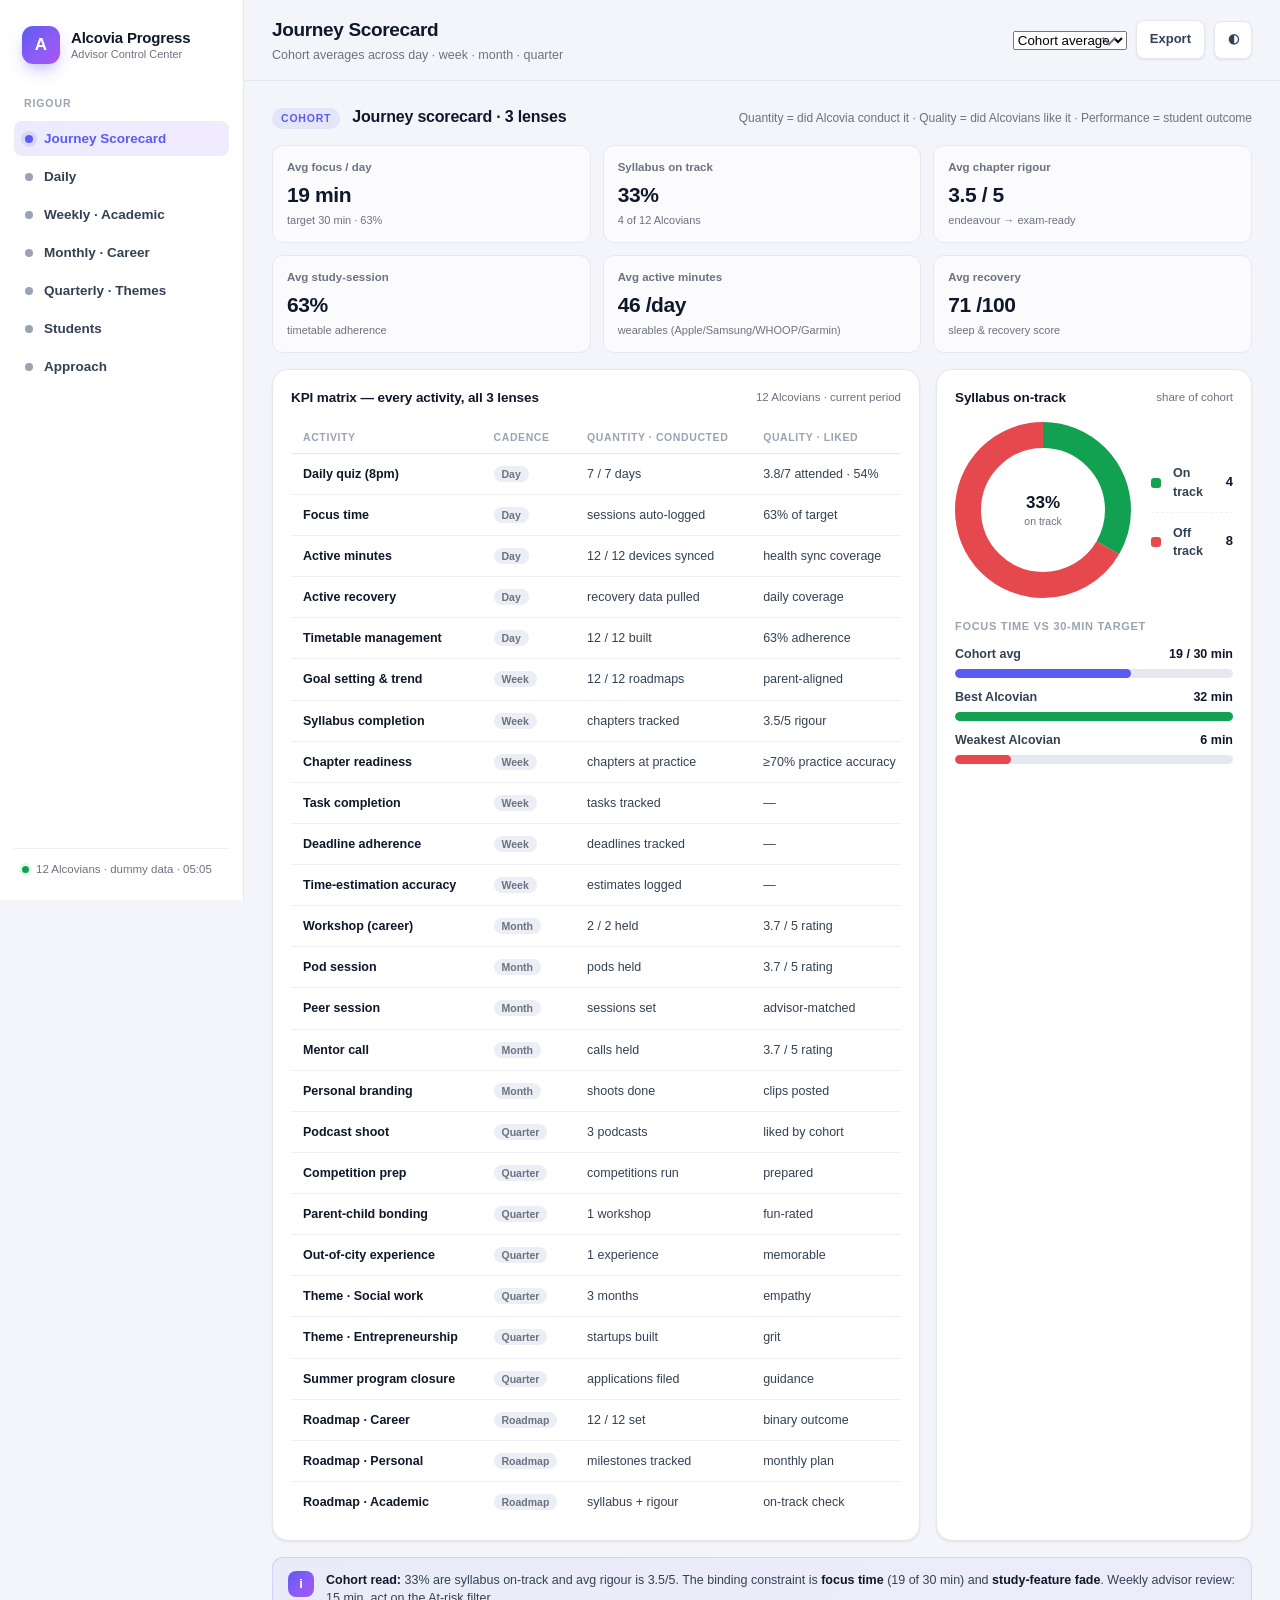
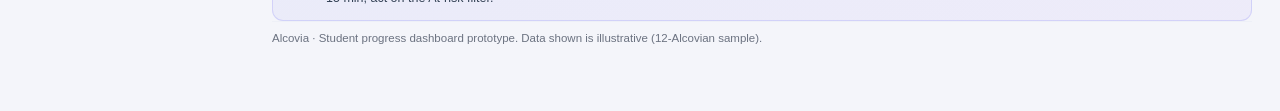
==== student-dashboard/index.html @ e90858fb "Alcovia: KPI framework doc + student progress dashboard + unified persona scorecard" ====
<!DOCTYPE html>
<html lang="en" data-theme="light">
<head>
  <meta charset="UTF-8" />
  <meta name="viewport" content="width=device-width, initial-scale=1.0" />
  <title>Alcovia · Student Progress Dashboard</title>
  <link rel="stylesheet" href="styles.css" />
</head>
<body>
  <div class="app">
    <!-- ============ SIDEBAR / TABS ============ -->
    <aside class="sidebar">
      <div class="brand">
        <div class="brand-mark">A</div>
        <div>
          <div class="brand-name">Alcovia Progress</div>
          <div class="brand-sub">Advisor Control Center</div>
        </div>
      </div>

      <div class="nav-label">Rigour</div>
      <nav class="nav" id="nav">
        <button class="navlink active" data-page="overview"><span class="dot"></span>Journey Scorecard</button>
        <button class="navlink" data-page="daily"><span class="dot"></span>Daily</button>
        <button class="navlink" data-page="weekly"><span class="dot"></span>Weekly · Academic</button>
        <button class="navlink" data-page="monthly"><span class="dot"></span>Monthly · Career</button>
        <button class="navlink" data-page="quarterly"><span class="dot"></span>Quarterly · Themes</button>
        <button class="navlink" data-page="students"><span class="dot"></span>Students</button>
        <button class="navlink" data-page="approach"><span class="dot"></span>Approach</button>
      </nav>

      <div class="sidebar-foot">
        <div class="chip"><span class="pulse"></span><span id="lastUpdated">12 Alcovians · dummy data</span></div>
      </div>
    </aside>

    <!-- ============ MAIN ============ -->
    <div class="main">
      <header class="topbar">
        <div class="page-title">
          <h1 id="pageHeading">Journey Scorecard</h1>
          <p id="rangeSub">Cohort averages across day · week · month · quarter</p>
        </div>
        <div class="topbar-spacer"></div>
        <div class="control">
          <div class="select-wrap">
            <select id="cohort" aria-label="Select view">
              <option value="cohort" selected>Cohort average</option>
              <option value="top">Top performers</option>
              <option value="risk">At-risk</option>
            </select>
          </div>
          <button class="btn" id="printBtn" title="Export / print">Export</button>
          <button class="btn icon" id="themeBtn" title="Toggle theme">◐</button>
        </div>
      </header>

      <main class="content">
        <!-- ============ JOURNEY SCORECARD ============ -->
        <section class="page active" data-page="overview">
          <div class="section-head">
            <span class="eyebrow">Cohort</span>
            <h2>Journey scorecard · 3 lenses</h2>
            <span class="hint">Quantity = did Alcovia conduct it · Quality = did Alcovians like it · Performance = student outcome</span>
          </div>

          <div class="mgrid three" id="ovCards" style="margin-bottom:16px"></div>

          <div class="grid cols-3">
            <div class="card span-2">
              <div class="card-head"><h3>KPI matrix — every activity, all 3 lenses</h3><span class="sub" id="matrixSub"></span></div>
              <div class="table-wrap">
                <table id="matrixTable">
                  <thead>
                    <tr><th>Activity</th><th>Cadence</th><th>Quantity · conducted</th><th>Quality · liked</th><th>Performance · outcome</th></tr>
                  </thead>
                  <tbody id="matrixRows"></tbody>
                </table>
              </div>
            </div>

            <div class="card">
              <div class="card-head"><h3>Syllabus on-track</h3><span class="sub">share of cohort</span></div>
              <div class="donut-wrap">
                <div class="donut" id="ovDonut"></div>
                <div style="flex:1" id="ovDonutLegend"></div>
              </div>
              <div class="drill-h" style="margin-top:16px">Focus time vs 30-min target</div>
              <div id="ovFocusBars"></div>
            </div>
          </div>

          <div style="margin-top:16px"><div class="insight" id="ovInsight"></div></div>
        </section>

        <!-- ============ DAILY ============ -->
        <section class="page" data-page="daily">
          <div class="section-head">
            <span class="eyebrow">Daily</span>
            <h2>Post-school rigour</h2>
            <span class="hint">Timetable · quizzes · focus time · active minutes · recovery</span>
          </div>
          <div class="mgrid three" id="dailyCards" style="margin-bottom:16px"></div>
          <div class="grid cols-2">
            <div class="card">
              <div class="card-head"><h3>Daily quiz — avg score by student</h3><span class="sub" id="dailyQuizSub"></span></div>
              <div class="chart" id="dailyQuizChart"></div>
            </div>
            <div class="card">
              <div class="card-head"><h3>Focus minutes vs 30-min target</h3><span class="sub" id="dailyFocusSub"></span></div>
              <div class="chart" id="dailyFocusChart"></div>
            </div>
          </div>
          <div class="card" style="margin-top:16px">
            <div class="card-head"><h3>Per-student daily snapshot</h3></div>
            <div class="table-wrap"><table>
              <thead><tr><th>Alcovian</th><th class="num">Timetable adherence</th><th class="num">Quiz attended</th><th class="num">Quiz avg</th><th class="num">Focus min/day</th><th class="num">Active min</th><th class="num">Recovery</th></tr></thead>
              <tbody id="dailyRows"></tbody>
            </table></div>
          </div>
        </section>

        <!-- ============ WEEKLY ============ -->
        <section class="page" data-page="weekly">
          <div class="section-head">
            <span class="eyebrow">Weekly</span>
            <h2>Academic roadmap</h2>
            <span class="hint">Goal setting · syllabus completion · rigour · time management</span>
          </div>
          <div class="mgrid three" id="weeklyCards" style="margin-bottom:16px"></div>
          <div class="grid cols-2">
            <div class="card">
              <div class="card-head"><h3>Syllabus completion by student</h3><span class="sub" id="weeklySyllabusSub"></span></div>
              <div class="chart" id="weeklySyllabusChart"></div>
            </div>
            <div class="card">
              <div class="card-head"><h3>Chapter readiness (rigour stage)</h3><span class="sub">0 none → 5 exam-ready</span></div>
              <div class="chart" id="weeklyRigourChart"></div>
            </div>
          </div>
          <div class="card" style="margin-top:16px">
            <div class="card-head"><h3>Per-student academic snapshot</h3></div>
            <div class="table-wrap"><table>
              <thead><tr><th>Alcovian</th><th class="num">Syllabus %</th><th class="num">On track</th><th class="num">Rigour</th><th class="num">Task completion</th><th class="num">Deadline adherence</th><th class="num">Time-est. accuracy</th></tr></thead>
              <tbody id="weeklyRows"></tbody>
            </table></div>
          </div>
        </section>

        <!-- ============ MONTHLY ============ -->
        <section class="page" data-page="monthly">
          <div class="section-head">
            <span class="eyebrow">Monthly</span>
            <h2>Career discovery &amp; community</h2>
            <span class="hint">Workshops · pods · peer sessions · mentor calls · personal branding</span>
          </div>
          <div class="mgrid three" id="monthlyCards" style="margin-bottom:16px"></div>
          <div class="grid cols-2">
            <div class="card">
              <div class="card-head"><h3>Session ratings (liked)</h3><span class="sub">avg out of 5</span></div>
              <div class="chart" id="monthlyRatingChart"></div>
            </div>
            <div class="card">
              <div class="card-head"><h3>Attendance vs scheduled</h3><span class="sub" id="monthlyAttSub"></span></div>
              <div id="monthlyAttBars"></div>
            </div>
          </div>
          <div class="card" style="margin-top:16px">
            <div class="card-head"><h3>Per-student participation</h3></div>
            <div class="table-wrap"><table>
              <thead><tr><th>Alcovian</th><th class="num">Workshops</th><th class="num">Pods</th><th class="num">Peer</th><th class="num">Mentor</th><th class="num">Branding</th><th class="num">Avg rating</th></tr></thead>
              <tbody id="monthlyRows"></tbody>
            </table></div>
          </div>
        </section>

        <!-- ============ QUARTERLY ============ -->
        <section class="page" data-page="quarterly">
          <div class="section-head">
            <span class="eyebrow">Quarterly</span>
            <h2>Themes &amp; roadmaps</h2>
            <span class="hint">Experiences · themes (social work / entrepreneurship / summer) · career, personal, academic roadmaps</span>
          </div>
          <div class="mgrid three" id="quarterlyCards" style="margin-bottom:16px"></div>
          <div class="grid cols-2">
            <div class="card">
              <div class="card-head"><h3>Cohort coverage — quarterly experiences</h3><span class="sub">% of Alcovians who did it</span></div>
              <div id="quarterlyExpBars"></div>
            </div>
            <div class="card">
              <div class="card-head"><h3>Theme progress</h3><span class="sub" id="themeSub"></span></div>
              <div class="chart" id="themeChart"></div>
            </div>
          </div>
          <div class="card" style="margin-top:16px">
            <div class="card-head"><h3>Per-student roadmap status</h3></div>
            <div class="table-wrap"><table>
              <thead><tr><th>Alcovian</th><th class="num">Podcast</th><th class="num">Competition</th><th class="num">Parent-child</th><th class="num">Out-of-city</th><th class="num">Social work</th><th class="num">Entrepreneurship</th><th class="num">Career</th><th class="num">Personal</th><th class="num">Academic</th></tr></thead>
              <tbody id="quarterlyRows"></tbody>
            </table></div>
          </div>
        </section>

        <!-- ============ STUDENTS ============ -->
        <section class="page" data-page="students">
          <div class="section-head">
            <span class="eyebrow">Roster</span>
            <h2>Progress on average for all kids</h2>
            <span class="hint">One row per Alcovian · click to drill into their full journey</span>
          </div>
          <div class="card">
            <div class="card-head">
              <h3>All Alcovians</h3>
              <div style="margin-left:auto" class="seg" id="rosterFilter">
                <button data-f="all" class="active">All</button>
                <button data-f="ontrack">On track</button>
                <button data-f="risk">At risk</button>
              </div>
            </div>
            <div class="table-wrap"><table>
              <thead><tr><th>Alcovian</th><th class="num">Engagement</th><th class="num">Focus min</th><th class="num">Syllabus %</th><th class="num">Rigour</th><th class="num">Roadmap</th><th class="num">Participation</th><th>Status</th></tr></thead>
              <tbody id="rosterRows"></tbody>
            </table></div>
          </div>
        </section>

        <!-- ============ APPROACH ============ -->
        <section class="page" data-page="approach">
          <div class="section-head">
            <span class="eyebrow">Method</span>
            <h2>How this dashboard is designed to run</h2>
          </div>

          <div class="grid cols-2">
            <div class="card">
              <div class="card-head"><h3>Design logic</h3></div>
              <div class="stack">
                <p class="muted" style="margin:0">One screen answers three questions per activity — <b>conducted (quantity)</b>, <b>liked (quality)</b>, <b>outcome (performance)</b> — so advisors stop hunting through documents and ClickUp folders.</p>
                <div class="stat-row"><span class="sr-name">Cadence lens</span><span class="sr-val">Day · Week · Month · Quarter</span></div>
                <div class="stat-row"><span class="sr-name">Audience</span><span class="sr-val">Academic advisor + founder</span></div>
                <div class="stat-row"><span class="sr-name">Two views</span><span class="sr-val">Cohort average + per-Alcovian</span></div>
                <div class="stat-row"><span class="sr-name">North-star</span><span class="sr-val">Syllabus on-track &amp; rigour adherence</span></div>
              </div>
            </div>

            <div class="card">
              <div class="card-head"><h3>In what time</h3></div>
              <div class="stack">
                <div class="stat-row"><span class="sr-name">Daily data capture</span><span class="sr-val">Automatic (app + wearables)</span></div>
                <div class="stat-row"><span class="sr-name">Weekly advisor review</span><span class="sr-val">15 min · Monday</span></div>
                <div class="stat-row"><span class="sr-name">Monthly consolidation</span><span class="sr-val">1 hour · month-end</span></div>
                <div class="stat-row"><span class="sr-name">Quarterly OKR review</span><span class="sr-val">Half day</span></div>
                <p class="muted" style="margin:0">Live view updates continuously; the advisor's 15-min Monday slot replaces the current weekly document-writing ritual.</p>
              </div>
            </div>
          </div>

          <div class="card" style="margin-top:16px">
            <div class="card-head"><h3>Where it reflects &amp; how data is recorded (minimal human intervention)</h3></div>
            <div class="stack">
              <div class="stat-row"><span class="sr-name">Focus time, screen time, feature use</span><span class="sr-val">App event stream → N8N → dashboard</span></div>
              <div class="stat-row"><span class="sr-name">Active minutes &amp; recovery</span><span class="sr-val">Apple/Samsung/WHOOP/Garmin → health sync → N8N</span></div>
              <div class="stat-row"><span class="sr-name">Quizzes, chapters, tasks</span><span class="sr-val">App student inputs → ClickUp → N8N</span></div>
              <div class="stat-row"><span class="sr-name">Sessions, workshops, ratings</span><span class="sr-val">ClickUp (CRM) + post-session form → N8N</span></div>
              <div class="stat-row"><span class="sr-name">Alerts on missed deadlines</span><span class="sr-val">N8N rule → message to student + parent + advisor</span></div>
            </div>
            <div class="insight" style="margin-top:14px"><span class="ico">i</span><div>Advisors only <b>review and act</b>; the system <b>collects, scores and alerts</b>. Data from different folders in ClickUp collapses into one templatised record per Alcovian.</div></div>
          </div>
        </section>

        <footer class="muted" style="font-size:11.5px;padding-top:8px;border-top:1px solid var(--line-2)">
          Alcovia · Student progress dashboard prototype. Data shown is illustrative (12-Alcovian sample).
        </footer>
      </main>
    </div>
  </div>

  <div class="modal" id="modal" hidden>
    <div class="modal-backdrop" data-close></div>
    <div class="modal-panel" role="dialog" aria-modal="true">
      <div class="modal-head">
        <h3 id="modalTitle"></h3>
        <button class="btn icon" id="modalClose" data-close title="Close">✕</button>
      </div>
      <div class="modal-body" id="modalBody"></div>
    </div>
  </div>

  <script src="app.js"></script>
</body>
</html>
---- student-dashboard/styles.css ----
:root {
  --bg: #f4f5fa;
  --bg-soft: #eceef6;
  --panel: #ffffff;
  --panel-2: #fbfbfe;
  --ink: #0f172a;
  --ink-2: #334155;
  --muted: #6b7280;
  --faint: #9aa3b2;
  --line: #e6e8f0;
  --line-2: #eef0f7;
  --brand: #5b5bf0;
  --brand-2: #8b5cf6;
  --accent-grad: linear-gradient(135deg, #5b5bf0 0%, #8b5cf6 55%, #a855f7 100%);
  --success: #12a150;
  --success-bg: #e7f7ed;
  --warn: #d97706;
  --warn-bg: #fef3e2;
  --danger: #e5484d;
  --danger-bg: #fdeaea;
  --info: #0ea5e9;
  --info-bg: #e6f5fe;
  --shadow-sm: 0 1px 2px rgba(16, 24, 40, .04), 0 1px 3px rgba(16, 24, 40, .06);
  --shadow-md: 0 6px 18px -6px rgba(16, 24, 40, .12), 0 2px 6px -2px rgba(16, 24, 40, .08);
  --radius: 16px;
  --radius-sm: 11px;
  --radius-xs: 8px;
  --sidebar-w: 244px;
  --font: -apple-system, BlinkMacSystemFont, "Segoe UI", Inter, Roboto, "Helvetica Neue", Arial, sans-serif;
}

[data-theme="dark"] {
  --bg: #0b0d18;
  --bg-soft: #0f1220;
  --panel: #141828;
  --panel-2: #171b2d;
  --ink: #eef1fb;
  --ink-2: #c6ccdf;
  --muted: #98a0b8;
  --faint: #6f7896;
  --line: #232842;
  --line-2: #1c2138;
  --success-bg: #10291d;
  --warn-bg: #2c2110;
  --danger-bg: #2e1416;
  --info-bg: #0e2433;
  --shadow-sm: 0 1px 2px rgba(0, 0, 0, .4);
  --shadow-md: 0 8px 24px -10px rgba(0, 0, 0, .6);
}

* { box-sizing: border-box; }
body {
  margin: 0;
  font-family: var(--font);
  background: var(--bg);
  color: var(--ink);
  -webkit-font-smoothing: antialiased;
  text-rendering: optimizeLegibility;
  font-size: 14px;
  line-height: 1.45;
}

.app { display: flex; min-height: 100vh; }

/* ---------- Sidebar ---------- */
.sidebar {
  width: var(--sidebar-w);
  flex: 0 0 var(--sidebar-w);
  background: var(--panel);
  border-right: 1px solid var(--line);
  position: sticky; top: 0; height: 100vh;
  display: flex; flex-direction: column;
  padding: 20px 14px; gap: 4px; z-index: 20;
}
.brand { display: flex; align-items: center; gap: 11px; padding: 6px 8px 16px; }
.brand-mark {
  width: 38px; height: 38px; border-radius: 11px; background: var(--accent-grad);
  display: grid; place-items: center; color: #fff; font-weight: 800; font-size: 17px;
  box-shadow: 0 8px 18px -6px rgba(91, 91, 240, .6);
}
.brand-name { font-weight: 750; letter-spacing: -.2px; font-size: 15px; }
.brand-sub { font-size: 11px; color: var(--muted); margin-top: -1px; }

.nav-label { font-size: 10.5px; text-transform: uppercase; letter-spacing: .9px; color: var(--faint); font-weight: 700; padding: 12px 10px 6px; }

.nav { display: flex; flex-direction: column; gap: 3px; }
.nav .navlink {
  display: flex; align-items: center; gap: 11px; width: 100%; text-align: left;
  padding: 10px 11px; border-radius: var(--radius-xs);
  color: var(--ink-2); background: none; border: 0; cursor: pointer;
  font-family: inherit; font-weight: 550; font-size: 13.5px;
  transition: background .16s, color .16s;
}
.nav .navlink:hover { background: var(--bg-soft); color: var(--ink); }
.nav .navlink.active { background: linear-gradient(135deg, rgba(91,91,240,.12), rgba(139,92,246,.12)); color: var(--brand); }
.nav .navlink .dot { width: 8px; height: 8px; border-radius: 50%; background: var(--faint); transition: background .16s; flex: 0 0 8px; }
.nav .navlink.active .dot { background: var(--brand); box-shadow: 0 0 0 4px rgba(91,91,240,.14); }
.nav .navlink .ncount { margin-left: auto; font-size: 10.5px; font-weight: 700; color: var(--faint); }

.sidebar-foot { margin-top: auto; padding: 12px 8px 2px; border-top: 1px solid var(--line-2); }
.sidebar-foot .chip { font-size: 11.5px; color: var(--muted); display: flex; align-items: center; gap: 7px; }
.pulse { width: 7px; height: 7px; border-radius: 50%; background: var(--success); box-shadow: 0 0 0 3px var(--success-bg); }

.main { flex: 1; min-width: 0; display: flex; flex-direction: column; }

/* ---------- Topbar ---------- */
.topbar {
  position: sticky; top: 0; z-index: 15;
  display: flex; align-items: center; gap: 16px; flex-wrap: wrap;
  padding: 16px 28px;
  background: color-mix(in srgb, var(--bg) 84%, transparent);
  backdrop-filter: saturate(180%) blur(14px);
  -webkit-backdrop-filter: saturate(180%) blur(14px);
  border-bottom: 1px solid var(--line);
}
.page-title h1 { margin: 0; font-size: 19px; letter-spacing: -.35px; font-weight: 750; }
.page-title p { margin: 2px 0 0; font-size: 12.5px; color: var(--muted); }
.topbar-spacer { flex: 1; }
.control { display: flex; align-items: center; gap: 9px; }
.select-wrap { position: relative; }
select#period {
  appearance: none; font: inherit; font-weight: 600; font-size: 13px; color: var(--ink);
  background: var(--panel); border: 1px solid var(--line); border-radius: var(--radius-xs);
  padding: 9px 34px 9px 13px; cursor: pointer; box-shadow: var(--shadow-sm);
  transition: border-color .16s, box-shadow .16s;
}
select#period:hover { border-color: var(--brand); }
select#period:focus { outline: none; border-color: var(--brand); box-shadow: 0 0 0 4px rgba(91,91,240,.15); }
.select-wrap::after {
  content: ""; position: absolute; right: 13px; top: 50%;
  width: 8px; height: 8px; border-right: 2px solid var(--muted); border-bottom: 2px solid var(--muted);
  transform: translateY(-65%) rotate(45deg); pointer-events: none;
}
.btn {
  font: inherit; font-weight: 600; font-size: 13px; border: 1px solid var(--line);
  background: var(--panel); color: var(--ink-2); padding: 9px 13px; border-radius: var(--radius-xs);
  cursor: pointer; box-shadow: var(--shadow-sm); transition: all .16s;
  display: inline-flex; align-items: center; gap: 7px;
}
.btn:hover { border-color: var(--brand); color: var(--brand); }
.btn.icon { padding: 9px; width: 38px; height: 38px; justify-content: center; }

/* ---------- Content + pages (tabs) ---------- */
.content { padding: 24px 28px 64px; max-width: 1500px; width: 100%; }
.page { display: none; }
.page.active { display: block; animation: pageIn .32s cubic-bezier(.2,.7,.2,1) both; }
@keyframes pageIn { from { opacity: 0; transform: translateY(8px); } to { opacity: 1; transform: none; } }

.section-head { display: flex; align-items: baseline; gap: 12px; margin-bottom: 16px; flex-wrap: wrap; }
.section-head h2 { margin: 0; font-size: 16px; font-weight: 720; letter-spacing: -.2px; }
.section-head .eyebrow {
  font-size: 10.5px; text-transform: uppercase; letter-spacing: .8px; font-weight: 700;
  color: var(--brand); background: rgba(91,91,240,.1); padding: 3px 9px; border-radius: 20px;
}
.section-head .hint { margin-left: auto; font-size: 12px; color: var(--muted); }

/* ---------- Cards ---------- */
.card {
  background: var(--panel); border: 1px solid var(--line); border-radius: var(--radius);
  box-shadow: var(--shadow-sm); padding: 18px;
}
.card-head { display: flex; align-items: center; gap: 10px; margin-bottom: 14px; }
.card-head h3 { margin: 0; font-size: 13.5px; font-weight: 680; letter-spacing: -.1px; }
.card-head .sub { font-size: 11.5px; color: var(--muted); margin-left: auto; }
.grid { display: grid; gap: 16px; }
.cols-2 { grid-template-columns: repeat(2, minmax(0, 1fr)); }
.cols-3 { grid-template-columns: repeat(3, minmax(0, 1fr)); }
.span-2 { grid-column: span 2; }

/* ---------- KPI cards ---------- */
.kpis { display: grid; grid-template-columns: repeat(6, minmax(0, 1fr)); gap: 14px; }
.kpi {
  background: var(--panel); border: 1px solid var(--line); border-radius: var(--radius);
  padding: 15px 16px 14px; box-shadow: var(--shadow-sm); position: relative;
  overflow: hidden; transition: transform .18s, box-shadow .18s, border-color .18s;
}
.kpi:hover { transform: translateY(-2px); box-shadow: var(--shadow-md); border-color: color-mix(in srgb, var(--brand) 35%, var(--line)); }
.kpi .k-label { font-size: 11.5px; color: var(--muted); font-weight: 600; }
.kpi .k-val { font-size: 25px; font-weight: 780; letter-spacing: -.6px; margin-top: 7px; line-height: 1.1; }
.kpi .k-sub { font-size: 11.5px; color: var(--muted); margin-top: 6px; display: flex; align-items: center; gap: 6px; flex-wrap: wrap; }
.delta { font-weight: 700; font-size: 11.5px; padding: 1px 6px; border-radius: 20px; }
.delta.up { color: var(--success); background: var(--success-bg); }
.delta.down { color: var(--danger); background: var(--danger-bg); }
.delta.flat { color: var(--muted); background: var(--bg-soft); }
.mini-bar { height: 5px; border-radius: 20px; background: var(--line); margin-top: 10px; overflow: hidden; }
.mini-bar > span { display: block; height: 100%; border-radius: 20px; background: var(--accent-grad); transition: width .55s cubic-bezier(.2,.7,.2,1); }

/* ---------- Target vs Achievement (dedicated) ---------- */
.tva { display: flex; flex-direction: column; gap: 20px; }
.tva-hero { display: flex; align-items: center; gap: 22px; flex-wrap: wrap; }
.tva-pct { display: flex; flex-direction: column; }
.tva-pct .big { font-size: 46px; font-weight: 800; letter-spacing: -1.5px; line-height: 1; }
.tva-pct .cap { font-size: 12px; color: var(--muted); font-weight: 600; margin-top: 4px; }
.tva-hero .tva-note { font-size: 12.5px; color: var(--ink-2); max-width: 300px; }
.tva-hero .tva-note b { color: var(--ink); }
.tva-rows { display: flex; flex-direction: column; gap: 14px; }
.tva-row { display: grid; grid-template-columns: 92px 1fr 130px; align-items: center; gap: 14px; }
.tva-row .lab { font-size: 12.5px; font-weight: 640; color: var(--ink-2); }
.tva-row .track { height: 30px; border-radius: 9px; background: var(--line-2); overflow: hidden; position: relative; }
.tva-row .track > span {
  display: block; height: 100%; border-radius: 9px; transition: width .7s cubic-bezier(.2,.7,.2,1);
  display: flex; align-items: center; padding-left: 11px; color: #fff; font-size: 12px; font-weight: 700;
}
.tva-row .track > span.target { background: repeating-linear-gradient(45deg, #cbd0e0, #cbd0e0 8px, #dbe0ee 8px, #dbe0ee 16px); color: #556; }
.tva-row .track > span.achieved { background: var(--accent-grad); }
.tva-row .val { text-align: right; font-size: 15px; font-weight: 760; font-variant-numeric: tabular-nums; }
.tva-gap { display: flex; gap: 10px; flex-wrap: wrap; }
.tva-chip { font-size: 12px; font-weight: 650; padding: 6px 12px; border-radius: 10px; border: 1px solid var(--line); display: inline-flex; gap: 7px; align-items: center; }
.tva-chip .k { color: var(--muted); font-weight: 600; }

/* ---------- Metric cards (single-purpose) ---------- */
.mgrid { display: grid; grid-template-columns: repeat(2, minmax(0, 1fr)); gap: 12px; }
.mgrid.three { grid-template-columns: repeat(3, minmax(0, 1fr)); }
.mcard { border: 1px solid var(--line); border-radius: var(--radius-sm); padding: 13px 14px; background: var(--panel-2); }
.mcard .mlab { font-size: 11.5px; color: var(--muted); font-weight: 600; }
.mcard .mval { font-size: 21px; font-weight: 770; letter-spacing: -.4px; margin-top: 4px; }
.mcard .mmeta { font-size: 11px; color: var(--muted); margin-top: 3px; }
.mcard.hl { border-color: rgba(91,91,240,.35); background: linear-gradient(135deg, rgba(91,91,240,.06), rgba(139,92,246,.05)); }

/* ---------- Charts ---------- */
.chart { width: 100%; }
.chart svg { width: 100%; height: auto; display: block; overflow: visible; }
.chart text { font-family: var(--font); fill: var(--muted); font-size: 11px; }
.legend { display: flex; gap: 16px; flex-wrap: wrap; margin-top: 12px; }
.legend .li { display: flex; align-items: center; gap: 7px; font-size: 12px; color: var(--ink-2); }
.legend .sw { width: 10px; height: 10px; border-radius: 3px; }
.donut-wrap { display: flex; align-items: center; gap: 20px; }
.donut-wrap .donut { flex: 0 0 176px; }

/* ---------- Stat rows / split bars ---------- */
.stat-row { display: flex; align-items: center; gap: 12px; padding: 11px 0; border-bottom: 1px dashed var(--line-2); }
.stat-row:last-child { border-bottom: 0; }
.stat-row .sr-name { font-size: 12.5px; color: var(--ink-2); font-weight: 560; flex: 1; min-width: 0; }
.stat-row .sr-val { font-size: 13px; font-weight: 720; }
.stat-row .sr-meta { font-size: 11px; color: var(--muted); }
.split { display: grid; grid-template-columns: 1fr auto; gap: 6px 12px; align-items: center; margin: 10px 0; }
.split .lab { font-size: 12.5px; color: var(--ink-2); font-weight: 560; }
.split .val { font-size: 12.5px; font-weight: 720; text-align: right; }
.split .track { grid-column: 1 / -1; height: 9px; background: var(--line); border-radius: 20px; overflow: hidden; }
.split .track > span { display: block; height: 100%; border-radius: 20px; transition: width .55s cubic-bezier(.2,.7,.2,1); }

/* ---------- Funnel ---------- */
.funnel { display: flex; flex-direction: column; gap: 2px; }
.fstage { display: grid; grid-template-columns: 200px 1fr 100px; align-items: center; gap: 14px; padding: 8px 0; }
.fstage .fname { font-size: 12.5px; font-weight: 600; color: var(--ink-2); }
.fstage .fname small { display: block; font-weight: 500; color: var(--faint); font-size: 10.5px; }
.fbar { height: 34px; border-radius: 9px; position: relative; background: var(--line-2); overflow: hidden; }
.fbar > span {
  position: absolute; inset: 0 auto 0 0; border-radius: 9px; background: var(--accent-grad); opacity: .92;
  transition: width .6s cubic-bezier(.2,.7,.2,1); display: flex; align-items: center; padding-left: 11px;
  color: #fff; font-size: 12px; font-weight: 700;
}
.fval { text-align: right; font-size: 13px; font-weight: 750; }
.fconv { display: grid; grid-template-columns: 200px 1fr 100px; align-items: center; gap: 14px; }
.fconv .line { height: 20px; display: flex; align-items: center; }
.fconv .arrow { width: 1px; height: 20px; background: var(--line); margin-left: 14px; }
.fpill { font-size: 10.5px; font-weight: 700; padding: 2px 8px; border-radius: 20px; display: inline-flex; align-items: center; gap: 5px; width: max-content; }
.fpill.good { color: var(--success); background: var(--success-bg); }
.fpill.mid { color: var(--warn); background: var(--warn-bg); }
.fpill.bad { color: var(--danger); background: var(--danger-bg); }

/* ---------- Table ---------- */
.table-wrap { overflow-x: auto; }
table { width: 100%; border-collapse: collapse; font-size: 12.5px; min-width: 820px; }
thead th {
  text-align: left; font-size: 10.5px; text-transform: uppercase; letter-spacing: .6px; color: var(--faint);
  font-weight: 700; padding: 8px 12px; border-bottom: 1px solid var(--line); white-space: nowrap;
}
thead th.num, tbody td.num { text-align: right; font-variant-numeric: tabular-nums; }
tbody td { padding: 11px 12px; border-bottom: 1px solid var(--line-2); color: var(--ink-2); white-space: nowrap; }
tbody tr:last-child td { border-bottom: 0; }
tbody tr { transition: background .14s; }
tbody tr:hover { background: var(--panel-2); }
td .cname { font-weight: 620; color: var(--ink); }
.type-pill { font-size: 10.5px; font-weight: 650; padding: 2px 8px; border-radius: 20px; }
.type-pill.workshop { color: var(--info); background: var(--info-bg); }
.type-pill.program { color: var(--brand-2); background: rgba(139,92,246,.12); }
.badge { font-size: 10.5px; font-weight: 720; padding: 3px 9px; border-radius: 20px; display: inline-flex; align-items: center; gap: 5px; }
.badge.scale { color: var(--success); background: var(--success-bg); }
.badge.refresh { color: var(--warn); background: var(--warn-bg); }
.badge.drop { color: var(--danger); background: var(--danger-bg); }
.mbar { display: inline-flex; align-items: center; gap: 8px; }
.mbar .track { width: 54px; height: 6px; border-radius: 20px; background: var(--line); overflow: hidden; }
.mbar .track > span { display: block; height: 100%; border-radius: 20px; }
.seg { display: inline-flex; background: var(--bg-soft); border: 1px solid var(--line); border-radius: 20px; padding: 3px; gap: 2px; }
.seg button { font: inherit; font-size: 12px; font-weight: 620; color: var(--muted); border: 0; background: transparent; padding: 5px 12px; border-radius: 20px; cursor: pointer; transition: all .15s; }
.seg button.active { background: var(--panel); color: var(--brand); box-shadow: var(--shadow-sm); }

/* ---------- RCA ---------- */
.rca { display: grid; grid-template-columns: repeat(3, minmax(0, 1fr)); gap: 14px; }
.rca-col { border: 1px solid var(--line); border-radius: var(--radius); overflow: hidden; background: var(--panel); }
.rca-col .rcol-head { padding: 12px 14px; display: flex; align-items: center; gap: 9px; font-weight: 700; font-size: 13px; border-bottom: 1px solid var(--line); }
.rca-col.scale .rcol-head { background: var(--success-bg); color: var(--success); }
.rca-col.refresh .rcol-head { background: var(--warn-bg); color: var(--warn); }
.rca-col.drop .rcol-head { background: var(--danger-bg); color: var(--danger); }
.rcol-head .count { margin-left: auto; font-size: 11px; background: rgba(0,0,0,.06); padding: 1px 8px; border-radius: 20px; }
.ritem { padding: 11px 14px; border-bottom: 1px solid var(--line-2); }
.ritem:last-child { border-bottom: 0; }
.ritem .rname { font-size: 12.5px; font-weight: 640; color: var(--ink); }
.ritem .rtag { font-size: 10.5px; color: var(--faint); margin-top: 1px; }
.ritem .reason { font-size: 11.5px; color: var(--ink-2); margin-top: 6px; line-height: 1.4; }
.ritem .rmetrics { display: flex; gap: 10px; flex-wrap: wrap; margin-top: 7px; }
.ritem .rmetrics span { font-size: 10.5px; font-weight: 650; color: var(--muted); background: var(--bg-soft); padding: 2px 7px; border-radius: 6px; }

/* ---------- Insight ---------- */
.insight {
  display: flex; gap: 12px; align-items: flex-start;
  background: linear-gradient(135deg, rgba(91,91,240,.06), rgba(139,92,246,.06));
  border: 1px solid rgba(91,91,240,.18); border-radius: var(--radius-sm);
  padding: 13px 15px; font-size: 12.5px; color: var(--ink-2);
}
.insight .ico { flex: 0 0 26px; width: 26px; height: 26px; border-radius: 8px; display: grid; place-items: center; background: var(--accent-grad); color: #fff; font-weight: 800; font-size: 13px; }
.insight b { color: var(--ink); }
.stack { display: flex; flex-direction: column; gap: 12px; }
.muted { color: var(--muted); }

/* ---------- Responsive ---------- */
@media (max-width: 1240px) { .kpis { grid-template-columns: repeat(3, minmax(0, 1fr)); } }
@media (max-width: 1080px) {
  .cols-3 { grid-template-columns: repeat(2, minmax(0, 1fr)); }
  .rca { grid-template-columns: 1fr; }
}
@media (max-width: 860px) {
  .sidebar { display: none; }
  .content { padding: 18px 16px 56px; }
  .topbar { padding: 13px 16px; }
  .kpis { grid-template-columns: repeat(2, minmax(0, 1fr)); }
  .cols-2, .cols-3 { grid-template-columns: 1fr; }
  .span-2 { grid-column: auto; }
  .fstage, .fconv { grid-template-columns: 120px 1fr 72px; }
  .tva-row { grid-template-columns: 74px 1fr 96px; }
  .mgrid, .mgrid.three { grid-template-columns: 1fr; }
  .donut-wrap { flex-direction: column; align-items: flex-start; }
}

@media print {
  .sidebar, .topbar .control { display: none; }
  .page { display: block !important; }
  body { background: #fff; }
  .card, .kpi { box-shadow: none; }
}

/* ---------- Drill-down (clickable cards + modal) ---------- */
[data-drill] { cursor: pointer; }
.mcard { position: relative; }
.kpi[data-drill] .k-label::after { content: " ↗"; color: var(--brand); font-weight: 800; opacity: .55; }
.mcard[data-drill]::after {
  content: "↗"; position: absolute; top: 9px; right: 11px;
  font-size: 12px; color: var(--faint); opacity: 0; transition: opacity .15s;
}
.mcard[data-drill]:hover { border-color: var(--brand); }
.mcard[data-drill]:hover::after { opacity: 1; }

.modal { position: fixed; inset: 0; z-index: 60; display: grid; place-items: center; padding: 24px; }
.modal[hidden] { display: none; }
.modal-backdrop {
  position: absolute; inset: 0; background: rgba(9, 11, 24, .46);
  backdrop-filter: blur(3px); -webkit-backdrop-filter: blur(3px);
}
.modal-panel {
  position: relative; width: min(780px, 100%); max-height: 86vh; overflow: auto;
  background: var(--panel); border: 1px solid var(--line); border-radius: var(--radius);
  box-shadow: var(--shadow-lg); animation: pop .26s cubic-bezier(.2,.7,.2,1) both;
}
@keyframes pop { from { opacity: 0; transform: translateY(12px) scale(.98); } to { opacity: 1; transform: none; } }
.modal-head {
  display: flex; align-items: center; gap: 12px; padding: 18px 20px;
  border-bottom: 1px solid var(--line); position: sticky; top: 0; background: var(--panel); z-index: 2;
}
.modal-head h3 { margin: 0; font-size: 15px; font-weight: 720; }
.modal-head .msub { font-size: 11.5px; color: var(--muted); margin-top: 2px; font-weight: 500; }
.modal-head .btn { margin-left: auto; }
.modal-body { padding: 20px; }
.modal-hero { display: flex; align-items: baseline; gap: 12px; flex-wrap: wrap; margin-bottom: 14px; }
.modal-hero .big { font-size: 34px; font-weight: 800; letter-spacing: -1px; }
.modal-hero .cap { font-size: 12.5px; color: var(--muted); }
.modal-calc {
  font-size: 12px; color: var(--ink-2); background: var(--bg-soft);
  border: 1px solid var(--line); border-radius: 10px; padding: 10px 13px; margin-bottom: 16px;
}
.drill-h { font-size: 11px; font-weight: 700; text-transform: uppercase; letter-spacing: .7px; color: var(--faint); margin: 20px 0 8px; }
.modal .chart { margin-bottom: 4px; }
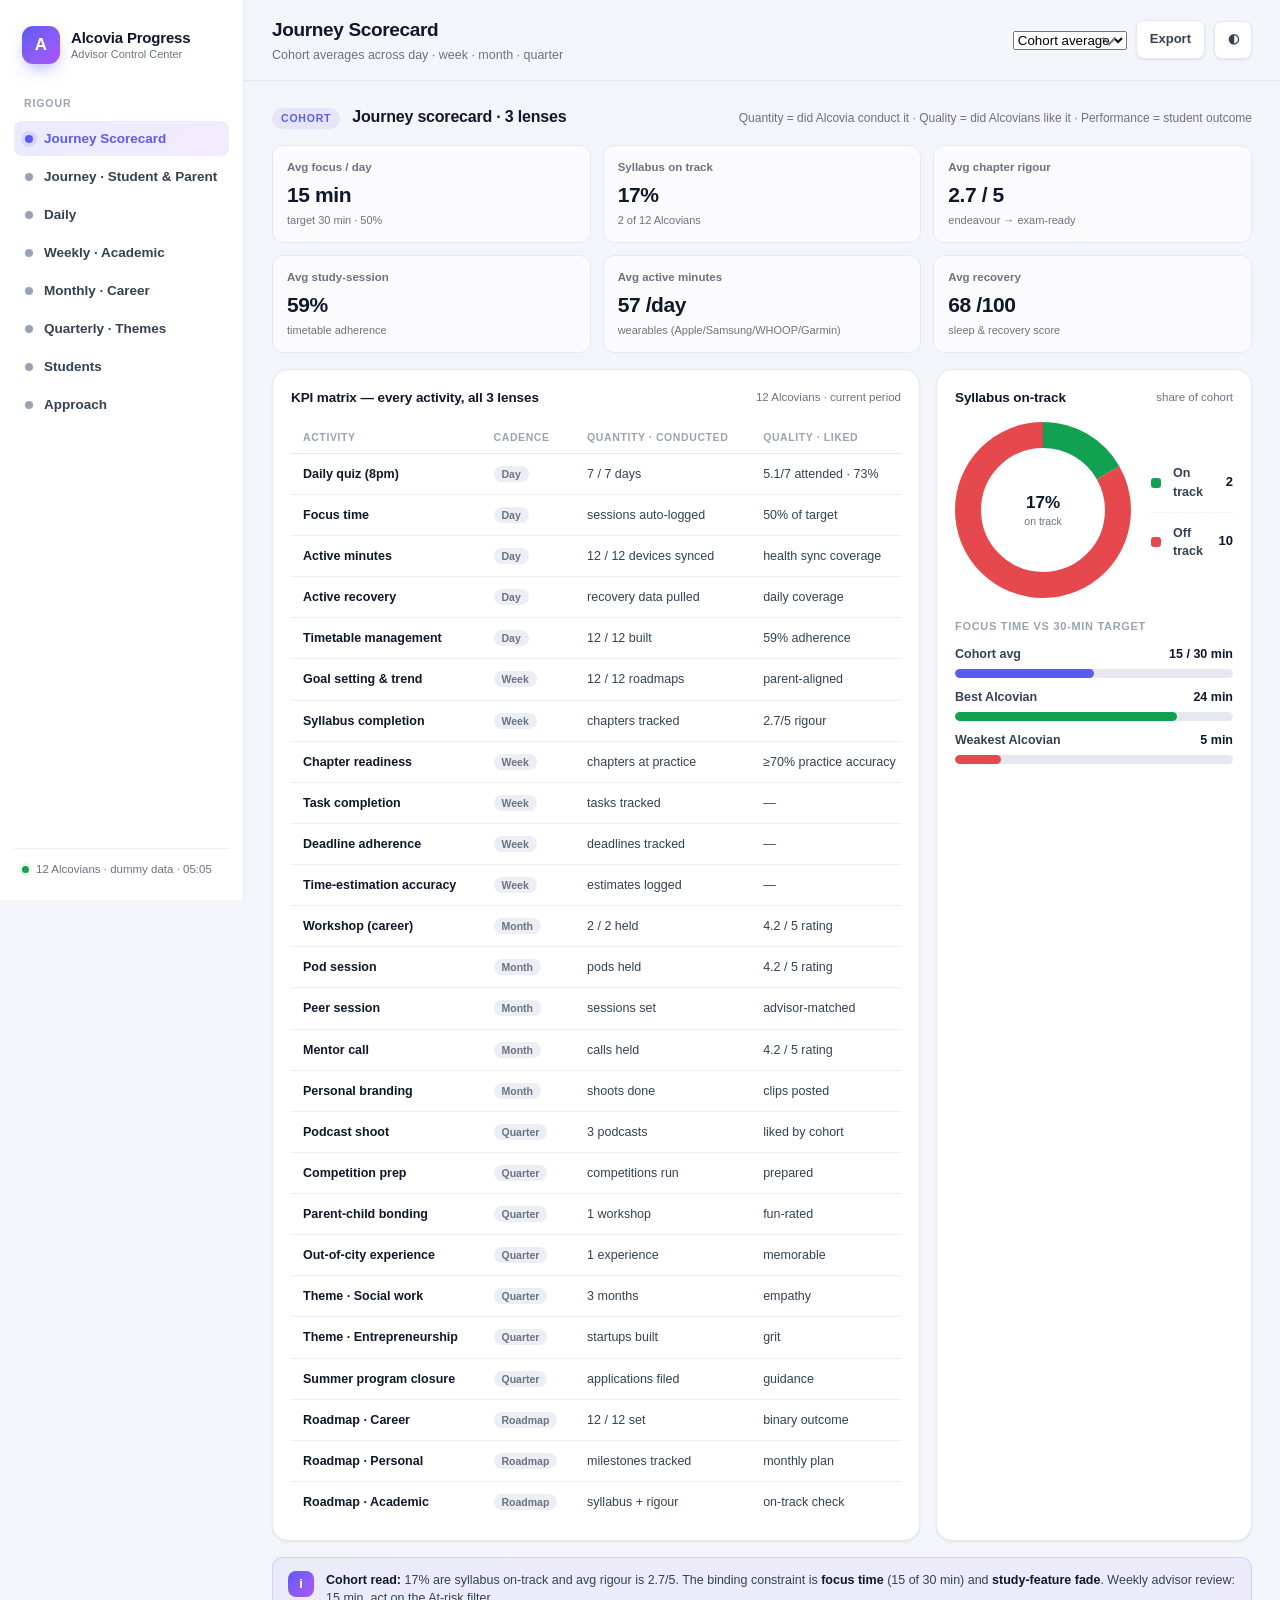
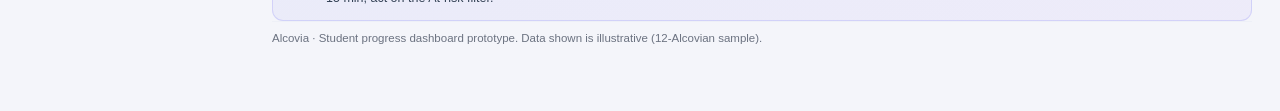
==== commit 27834e34: "Student dashboard: add Alcovian + Parent journey tab" ====
--- a/student-dashboard/index.html
+++ b/student-dashboard/index.html
@@ -21,6 +21,7 @@
       <div class="nav-label">Rigour</div>
       <nav class="nav" id="nav">
         <button class="navlink active" data-page="overview"><span class="dot"></span>Journey Scorecard</button>
+        <button class="navlink" data-page="journey"><span class="dot"></span>Journey · Student &amp; Parent</button>
         <button class="navlink" data-page="daily"><span class="dot"></span>Daily</button>
         <button class="navlink" data-page="weekly"><span class="dot"></span>Weekly · Academic</button>
         <button class="navlink" data-page="monthly"><span class="dot"></span>Monthly · Career</button>
@@ -93,6 +94,38 @@
           <div style="margin-top:16px"><div class="insight" id="ovInsight"></div></div>
         </section>
 
+        <!-- ============ JOURNEY (STUDENT + PARENT) ============ -->
+        <section class="page" data-page="journey">
+          <div class="section-head">
+            <span class="eyebrow">Journey</span>
+            <h2>User journey — the Alcovian &amp; the parent</h2>
+            <span class="hint">Stage-by-stage path, who owns it, and where the cohort is today</span>
+          </div>
+
+          <div class="card" style="margin-bottom:16px">
+            <div class="card-head">
+              <h3 id="journeyTitle">Alcovian journey</h3>
+              <div style="margin-left:auto" class="seg" id="journeyToggle">
+                <button data-j="student" class="active">Alcovian</button>
+                <button data-j="parent">Parent</button>
+              </div>
+            </div>
+            <div id="journeySteps"></div>
+            <div class="legend" style="margin-top:14px">
+              <span class="li"><span class="sw" style="background:var(--accent-grad)"></span>Reached by cohort</span>
+              <span class="li"><span class="sw" style="background:var(--line)"></span>Not yet reached</span>
+            </div>
+          </div>
+
+          <div class="card">
+            <div class="card-head"><h3>Where each Alcovian &amp; family is today</h3><span class="sub" id="journeySub"></span></div>
+            <div class="table-wrap"><table>
+              <thead><tr><th>Alcovian</th><th class="num">Days in program</th><th>Alcovian journey stage</th><th>Parent journey stage reached</th><th>Status</th></tr></thead>
+              <tbody id="journeyRows"></tbody>
+            </table></div>
+          </div>
+        </section>
+
         <!-- ============ DAILY ============ -->
         <section class="page" data-page="daily">
           <div class="section-head">
--- a/student-dashboard/styles.css
+++ b/student-dashboard/styles.css
@@ -380,3 +380,27 @@
 }
 .drill-h { font-size: 11px; font-weight: 700; text-transform: uppercase; letter-spacing: .7px; color: var(--faint); margin: 20px 0 8px; }
 .modal .chart { margin-bottom: 4px; }
+
+/* ---------- Journey stepper ---------- */
+.stepper { display: flex; flex-direction: column; gap: 2px; }
+.step {
+  display: grid; grid-template-columns: 40px 1fr 96px 110px; gap: 16px; align-items: center;
+  padding: 12px 4px; border-bottom: 1px dashed var(--line-2); position: relative;
+}
+.step:last-child { border-bottom: 0; }
+.step .idx {
+  width: 32px; height: 32px; border-radius: 50%; display: grid; place-items: center;
+  font-weight: 750; font-size: 13px; background: var(--bg-soft); color: var(--muted); border: 1px solid var(--line);
+}
+.step.reached .idx { background: var(--accent-grad); color: #fff; border: 0; box-shadow: 0 6px 14px -6px rgba(91,91,240,.6); }
+.step .sname { font-size: 13px; font-weight: 650; color: var(--ink); }
+.step .sdesc { font-size: 11.5px; color: var(--muted); margin-top: 2px; }
+.step .sowner { font-size: 10.5px; font-weight: 650; color: var(--brand); background: rgba(91,91,240,.1); padding: 1px 8px; border-radius: 20px; margin-top: 5px; display: inline-block; }
+.step .scount { text-align: right; }
+.step .scount .n { font-size: 17px; font-weight: 780; letter-spacing: -.4px; color: var(--ink); }
+.step .scount .cap { font-size: 10.5px; color: var(--muted); }
+.step .sconv { display: flex; justify-content: flex-end; }
+@media (max-width: 720px) {
+  .step { grid-template-columns: 34px 1fr 80px; }
+  .step .sconv { display: none; }
+}
